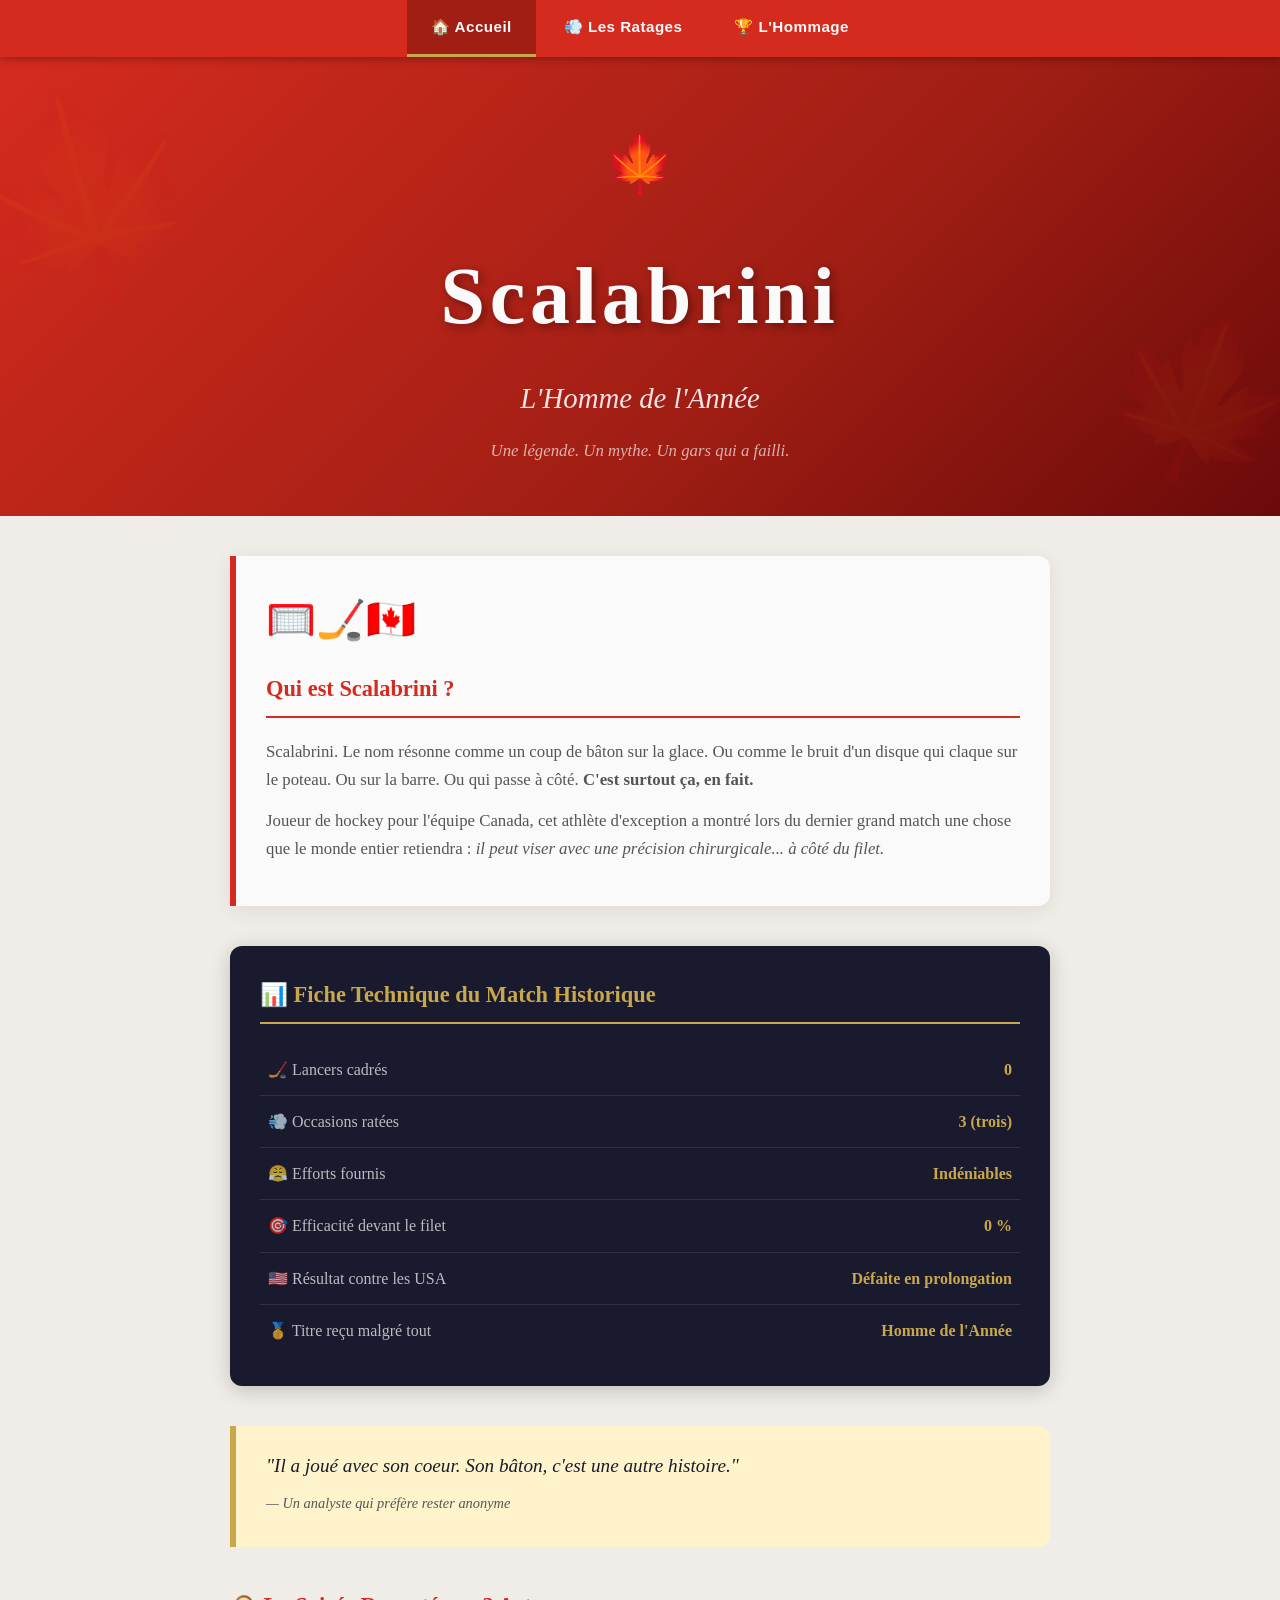
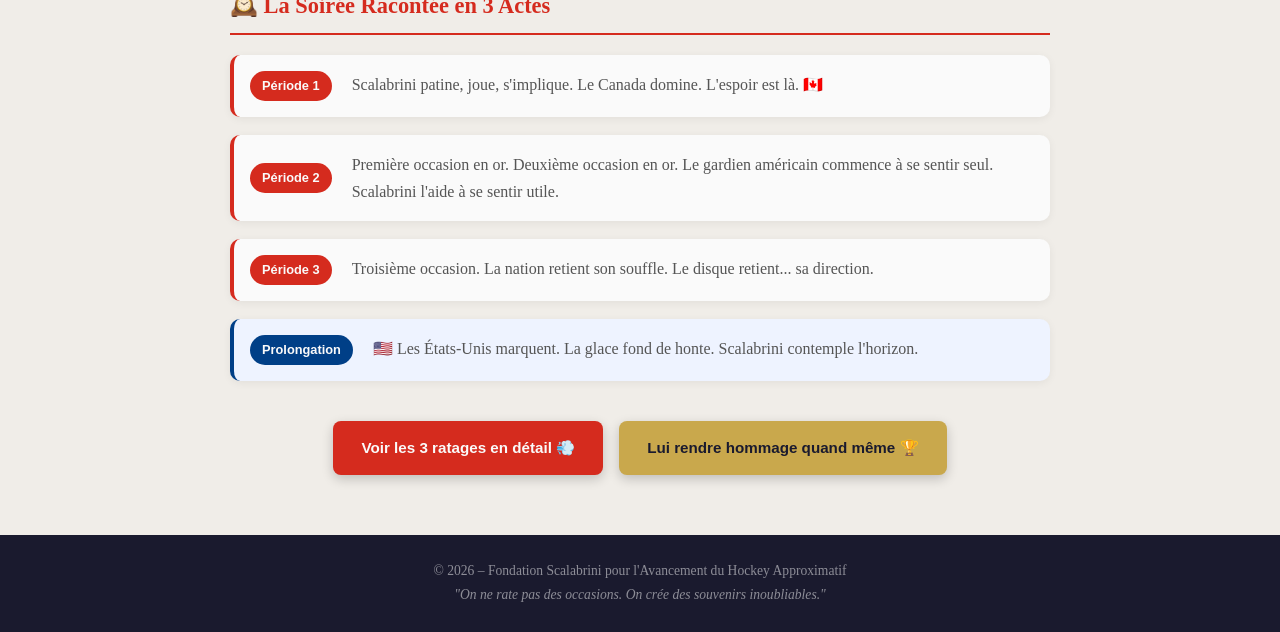
==== scalabrini-site/index.html @ ee27187e "Add homepage linking both sites, move Scalabrini to subfolder - New root index.html is a dark starfi" ====
<!DOCTYPE html>
<html lang="fr">
<head>
  <meta charset="UTF-8" />
  <meta name="viewport" content="width=device-width, initial-scale=1.0"/>
  <title>Scalabrini – L'Homme de l'Année 🏒</title>
  <link rel="stylesheet" href="style.css"/>
</head>
<body>

  <nav>
    <a href="index.html" class="active">🏠 Accueil</a>
    <a href="les-ratages.html">💨 Les Ratages</a>
    <a href="hommage.html">🏆 L'Hommage</a>
  </nav>

  <header>
    <div class="maple-leaf">🍁</div>
    <h1>Scalabrini</h1>
    <h2>L'Homme de l'Année</h2>
    <p class="subtitle">Une légende. Un mythe. Un gars qui a failli.</p>
  </header>

  <main>

    <section class="hero-card">
      <div class="player-icon">🥅🏒🇨🇦</div>
      <h3>Qui est Scalabrini ?</h3>
      <p>
        Scalabrini. Le nom résonne comme un coup de bâton sur la glace.
        Ou comme le bruit d'un disque qui claque sur le poteau.
        Ou sur la barre. Ou qui passe à côté.
        <strong>C'est surtout ça, en fait.</strong>
      </p>
      <p>
        Joueur de hockey pour l'équipe Canada, cet athlète d'exception a montré
        lors du dernier grand match une chose que le monde entier retiendra :
        <em>il peut viser avec une précision chirurgicale... à côté du filet.</em>
      </p>
    </section>

    <section class="stats-box">
      <h3>📊 Fiche Technique du Match Historique</h3>
      <table>
        <tr>
          <td>🏒 Lancers cadrés</td>
          <td><strong>0</strong></td>
        </tr>
        <tr>
          <td>💨 Occasions ratées</td>
          <td><strong>3 (trois)</strong></td>
        </tr>
        <tr>
          <td>😤 Efforts fournis</td>
          <td><strong>Indéniables</strong></td>
        </tr>
        <tr>
          <td>🎯 Efficacité devant le filet</td>
          <td><strong>0 %</strong></td>
        </tr>
        <tr>
          <td>🇺🇸 Résultat contre les USA</td>
          <td><strong>Défaite en prolongation</strong></td>
        </tr>
        <tr>
          <td>🥇 Titre reçu malgré tout</td>
          <td><strong>Homme de l'Année</strong></td>
        </tr>
      </table>
    </section>

    <section class="quote-box">
      <blockquote>
        "Il a joué avec son coeur. Son bâton, c'est une autre histoire."
        <cite>— Un analyste qui préfère rester anonyme</cite>
      </blockquote>
    </section>

    <section class="timeline">
      <h3>🕰️ La Soirée Racontée en 3 Actes</h3>
      <div class="timeline-item">
        <span class="time">Période 1</span>
        <p>Scalabrini patine, joue, s'implique. Le Canada domine. L'espoir est là. 🇨🇦</p>
      </div>
      <div class="timeline-item">
        <span class="time">Période 2</span>
        <p>Première occasion en or. Deuxième occasion en or. Le gardien américain commence à se sentir seul. Scalabrini l'aide à se sentir utile.</p>
      </div>
      <div class="timeline-item">
        <span class="time">Période 3</span>
        <p>Troisième occasion. La nation retient son souffle. Le disque retient... sa direction.</p>
      </div>
      <div class="timeline-item bad">
        <span class="time">Prolongation</span>
        <p>🇺🇸 Les États-Unis marquent. La glace fond de honte. Scalabrini contemple l'horizon.</p>
      </div>
    </section>

    <div class="cta-buttons">
      <a href="les-ratages.html" class="btn">Voir les 3 ratages en détail 💨</a>
      <a href="hommage.html" class="btn btn-gold">Lui rendre hommage quand même 🏆</a>
    </div>

  </main>

  <footer>
    <p>© 2026 – Fondation Scalabrini pour l'Avancement du Hockey Approximatif</p>
    <p><em>"On ne rate pas des occasions. On crée des souvenirs inoubliables."</em></p>
  </footer>

</body>
</html>
---- scalabrini-site/style.css ----
/* ===== GLOBAL ===== */
*, *::before, *::after {
  box-sizing: border-box;
  margin: 0;
  padding: 0;
}

:root {
  --red: #D52B1E;
  --dark-red: #A01E14;
  --white: #FAFAFA;
  --offwhite: #F0EDE8;
  --gold: #C9A84C;
  --dark-gold: #8B6914;
  --light-gold: #FFF3CC;
  --dark: #1A1A2E;
  --gray: #555;
  --light-gray: #E8E8E8;
  --blue: #003F87;  /* USA blue for contrast */
}

body {
  font-family: 'Georgia', serif;
  background-color: var(--offwhite);
  color: var(--dark);
  line-height: 1.7;
  min-height: 100vh;
  display: flex;
  flex-direction: column;
}

/* ===== NAV ===== */
nav {
  background-color: var(--red);
  display: flex;
  justify-content: center;
  gap: 4px;
  padding: 0;
  position: sticky;
  top: 0;
  z-index: 100;
  box-shadow: 0 2px 8px rgba(0,0,0,0.3);
}

nav a {
  color: var(--white);
  text-decoration: none;
  padding: 14px 24px;
  font-size: 0.95rem;
  font-family: 'Arial', sans-serif;
  font-weight: bold;
  letter-spacing: 0.03em;
  transition: background 0.2s;
  display: inline-block;
}

nav a:hover {
  background-color: var(--dark-red);
}

nav a.active {
  background-color: var(--dark-red);
  border-bottom: 3px solid var(--gold);
}

/* ===== HEADER ===== */
header {
  background: linear-gradient(135deg, var(--red) 0%, var(--dark-red) 60%, #6B0A0A 100%);
  color: var(--white);
  text-align: center;
  padding: 60px 20px 50px;
  position: relative;
  overflow: hidden;
}

header::before {
  content: '🍁';
  position: absolute;
  font-size: 200px;
  opacity: 0.07;
  top: -30px;
  left: -40px;
  transform: rotate(-15deg);
}

header::after {
  content: '🍁';
  position: absolute;
  font-size: 160px;
  opacity: 0.07;
  bottom: -20px;
  right: -20px;
  transform: rotate(20deg);
}

.header-gold {
  background: linear-gradient(135deg, #3A2A00 0%, #7A5500 50%, #3A2A00 100%);
}

header h1 {
  font-size: clamp(2.5rem, 8vw, 5rem);
  font-weight: bold;
  letter-spacing: 0.06em;
  text-shadow: 3px 3px 10px rgba(0,0,0,0.4);
  margin-bottom: 10px;
}

header h2 {
  font-size: clamp(1.1rem, 3vw, 1.8rem);
  font-weight: normal;
  font-style: italic;
  color: rgba(255,255,255,0.88);
  margin-bottom: 14px;
}

.subtitle {
  font-size: clamp(0.85rem, 2vw, 1.05rem);
  color: rgba(255,255,255,0.65);
  font-style: italic;
}

.maple-leaf {
  font-size: 3.5rem;
  margin-bottom: 16px;
  display: block;
}

.maple-leaf.spin {
  animation: spin-slow 8s linear infinite;
  display: inline-block;
}

@keyframes spin-slow {
  from { transform: rotate(0deg); }
  to { transform: rotate(360deg); }
}

/* ===== MAIN ===== */
main {
  max-width: 860px;
  margin: 0 auto;
  padding: 40px 20px 60px;
  flex: 1;
}

/* ===== SECTIONS ===== */
section {
  margin-bottom: 40px;
}

section h3 {
  font-size: 1.4rem;
  color: var(--red);
  border-bottom: 2px solid var(--red);
  padding-bottom: 8px;
  margin-bottom: 20px;
}

/* ===== HERO CARD ===== */
.hero-card {
  background: var(--white);
  border-left: 6px solid var(--red);
  padding: 30px;
  border-radius: 0 12px 12px 0;
  box-shadow: 0 4px 20px rgba(0,0,0,0.08);
}

.player-icon {
  font-size: 2.5rem;
  margin-bottom: 16px;
}

.hero-card p {
  margin-bottom: 12px;
  font-size: 1.05rem;
  color: var(--gray);
}

/* ===== STATS BOX ===== */
.stats-box {
  background: var(--dark);
  color: var(--white);
  padding: 30px;
  border-radius: 12px;
  box-shadow: 0 4px 20px rgba(0,0,0,0.2);
}

.stats-box h3 {
  color: var(--gold);
  border-bottom-color: var(--gold);
}

table {
  width: 100%;
  border-collapse: collapse;
  font-size: 1rem;
}

table tr {
  border-bottom: 1px solid rgba(255,255,255,0.1);
}

table tr:last-child {
  border-bottom: none;
}

table td {
  padding: 12px 8px;
}

table td:first-child {
  color: rgba(255,255,255,0.7);
}

table td:last-child {
  text-align: right;
  color: var(--gold);
}

/* ===== QUOTE BOX ===== */
.quote-box {
  background: var(--light-gold);
  border-left: 6px solid var(--gold);
  padding: 24px 30px;
  border-radius: 0 12px 12px 0;
}

blockquote {
  font-size: 1.2rem;
  font-style: italic;
  color: var(--dark);
  margin-bottom: 8px;
}

cite {
  font-size: 0.9rem;
  color: var(--gray);
  display: block;
  margin-top: 8px;
}

/* ===== TIMELINE ===== */
.timeline-item {
  display: flex;
  gap: 20px;
  align-items: flex-start;
  margin-bottom: 18px;
  padding: 16px;
  background: var(--white);
  border-radius: 10px;
  box-shadow: 0 2px 8px rgba(0,0,0,0.06);
  border-left: 4px solid var(--red);
}

.timeline-item.bad {
  border-left-color: var(--blue);
  background: #EEF3FF;
}

.time {
  background: var(--red);
  color: var(--white);
  padding: 4px 12px;
  border-radius: 20px;
  font-size: 0.8rem;
  font-family: 'Arial', sans-serif;
  font-weight: bold;
  white-space: nowrap;
  flex-shrink: 0;
  align-self: center;
}

.timeline-item.bad .time {
  background: var(--blue);
}

.timeline-item p {
  color: var(--gray);
}

/* ===== BUTTONS ===== */
.cta-buttons {
  display: flex;
  gap: 16px;
  justify-content: center;
  flex-wrap: wrap;
  margin-top: 40px;
}

.btn {
  display: inline-block;
  padding: 14px 28px;
  background-color: var(--red);
  color: var(--white);
  text-decoration: none;
  border-radius: 8px;
  font-family: 'Arial', sans-serif;
  font-weight: bold;
  font-size: 0.95rem;
  transition: background 0.2s, transform 0.1s;
  box-shadow: 0 4px 12px rgba(0,0,0,0.2);
}

.btn:hover {
  background-color: var(--dark-red);
  transform: translateY(-2px);
}

.btn-gold {
  background-color: var(--gold);
  color: var(--dark);
}

.btn-gold:hover {
  background-color: var(--dark-gold);
  color: var(--white);
}

/* ===== INTRO BOX ===== */
.intro-box {
  background: var(--white);
  padding: 24px 28px;
  border-radius: 12px;
  font-size: 1.05rem;
  color: var(--gray);
  border-top: 4px solid var(--red);
  box-shadow: 0 2px 12px rgba(0,0,0,0.06);
}

/* ===== RATAGE CARDS ===== */
.ratage-card {
  background: var(--white);
  border-radius: 14px;
  box-shadow: 0 4px 24px rgba(0,0,0,0.1);
  overflow: hidden;
  margin-bottom: 40px;
}

.ratage-header {
  background: var(--red);
  color: var(--white);
  padding: 20px 28px;
  display: flex;
  align-items: center;
  gap: 20px;
  flex-wrap: wrap;
}

.ratage-2 .ratage-header { background: #8B1515; }
.ratage-3 .ratage-header { background: #5A0D0D; }

.ratage-number {
  font-size: 3rem;
  font-weight: bold;
  opacity: 0.5;
  font-family: 'Arial', sans-serif;
  line-height: 1;
}

.ratage-header h3 {
  font-size: 1.3rem;
  color: var(--white);
  border: none;
  padding: 0;
  margin: 0;
  flex: 1;
}

.ratage-badge {
  background: rgba(255,255,255,0.2);
  padding: 4px 12px;
  border-radius: 20px;
  font-size: 0.8rem;
  font-family: 'Arial', sans-serif;
}

.ratage-body {
  display: grid;
  grid-template-columns: 1fr 2fr;
  gap: 0;
}

@media (max-width: 600px) {
  .ratage-body {
    grid-template-columns: 1fr;
  }
}

/* ===== RINK DIAGRAM ===== */
.rink-diagram {
  background: #E8F5E9;
  padding: 24px 16px;
  display: flex;
  flex-direction: column;
  align-items: center;
  justify-content: center;
  border-right: 1px solid var(--light-gray);
  min-height: 160px;
}

.rink {
  background: #C8E6C9;
  border: 3px solid #388E3C;
  border-radius: 8px;
  width: 100px;
  height: 100px;
  position: relative;
  display: flex;
  align-items: center;
  justify-content: center;
  font-size: 2rem;
}

.net {
  position: absolute;
  top: 8px;
  left: 50%;
  transform: translateX(-50%);
  font-size: 1.4rem;
}

.player-pos {
  position: absolute;
  bottom: 10px;
  left: 50%;
  transform: translateX(-50%);
  font-size: 1.2rem;
}

.puck-trajectory {
  position: absolute;
  font-size: 1.2rem;
  animation: wobble 2s ease-in-out infinite;
}

.bad-shot { left: 5px; top: 40%; }
.post-shot { left: 50%; top: 10px; transform: translateX(-50%); }
.sky-shot  { right: 5px; top: 15%; }

@keyframes wobble {
  0%, 100% { transform: translateX(0); }
  50% { transform: translateX(4px); }
}

.diagram-caption {
  font-size: 0.72rem;
  color: #555;
  margin-top: 10px;
  text-align: center;
  font-style: italic;
}

/* ===== RATAGE DESCRIPTION ===== */
.ratage-description {
  padding: 24px 28px;
}

.ratage-description p {
  color: var(--gray);
  margin-bottom: 12px;
  font-size: 0.98rem;
}

.reaction-meter {
  background: var(--offwhite);
  border-radius: 8px;
  padding: 10px 14px;
  margin-top: 10px;
  font-size: 0.9rem;
}

.reaction-meter .label {
  font-weight: bold;
  color: var(--red);
  display: block;
  margin-bottom: 2px;
  font-family: 'Arial', sans-serif;
}

.reaction-meter .reaction {
  color: var(--dark);
}

/* ===== AFTERMATH ===== */
.aftermath {
  background: var(--dark);
  color: var(--white);
  padding: 32px;
  border-radius: 14px;
  text-align: center;
}

.aftermath h3 {
  color: var(--gold);
  border-bottom-color: var(--gold);
  text-align: left;
}

.aftermath p {
  margin-bottom: 16px;
  font-size: 1rem;
  color: rgba(255,255,255,0.8);
}

.final-score {
  display: flex;
  justify-content: center;
  align-items: center;
  gap: 24px;
  margin: 24px 0;
  flex-wrap: wrap;
}

.team {
  font-size: 1.3rem;
  font-weight: bold;
}

.team.canada { color: #FF6B6B; }
.team.usa    { color: #6BB4FF; }

.score-display {
  font-size: 1rem;
  background: var(--red);
  padding: 8px 20px;
  border-radius: 20px;
  color: var(--white);
}

.footnote {
  font-size: 0.82rem;
  font-style: italic;
  color: rgba(255,255,255,0.5);
}

/* ===== AWARDS ===== */
.awards-grid h3 {
  color: var(--dark-gold);
  border-bottom-color: var(--gold);
}

.awards {
  display: grid;
  grid-template-columns: repeat(auto-fit, minmax(240px, 1fr));
  gap: 20px;
}

.award-card {
  background: var(--white);
  border-radius: 12px;
  padding: 24px 20px;
  text-align: center;
  box-shadow: 0 4px 16px rgba(0,0,0,0.08);
  border-top: 4px solid var(--gold);
  transition: transform 0.2s;
}

.award-card:hover {
  transform: translateY(-4px);
}

.award-icon {
  font-size: 2.5rem;
  margin-bottom: 12px;
}

.award-card h4 {
  font-size: 1rem;
  color: var(--dark);
  margin-bottom: 10px;
}

.award-card p {
  font-size: 0.88rem;
  color: var(--gray);
  margin-bottom: 14px;
}

.award-winner {
  display: inline-block;
  background: var(--light-gold);
  color: var(--dark-gold);
  padding: 4px 12px;
  border-radius: 20px;
  font-size: 0.8rem;
  font-weight: bold;
  font-family: 'Arial', sans-serif;
}

/* ===== TESTIMONIALS ===== */
.testimonial {
  background: var(--white);
  border-left: 5px solid var(--gold);
  padding: 20px 24px;
  border-radius: 0 10px 10px 0;
  margin-bottom: 16px;
  box-shadow: 0 2px 8px rgba(0,0,0,0.05);
}

.testimonial p {
  font-style: italic;
  font-size: 1rem;
  color: var(--dark);
  margin-bottom: 8px;
}

/* ===== LEGACY ===== */
.legacy p {
  color: var(--gray);
  margin-bottom: 14px;
  font-size: 1rem;
}

.legacy-plaque {
  background: linear-gradient(135deg, #8B6914, #C9A84C, #8B6914);
  border-radius: 12px;
  padding: 4px;
  max-width: 340px;
  margin: 30px auto;
  box-shadow: 0 8px 30px rgba(0,0,0,0.2);
}

.plaque-inner {
  background: var(--dark);
  border-radius: 10px;
  padding: 28px 24px;
  text-align: center;
  color: var(--gold);
}

.plaque-inner p {
  color: var(--gold) !important;
  margin: 6px 0;
  font-size: 0.9rem;
}

.plaque-inner h4 {
  font-size: 1.8rem;
  letter-spacing: 0.1em;
  margin: 8px 0;
  color: var(--white);
}

/* ===== DECREE ===== */
.decree-box {
  background: #FFFDF0;
  border: 2px solid var(--gold);
  border-radius: 12px;
  padding: 30px;
  box-shadow: 0 4px 20px rgba(201,168,76,0.2);
}

.decree-box h3 {
  color: var(--dark-gold);
  border-bottom-color: var(--gold);
}

.decree-text p {
  color: var(--dark);
  margin-bottom: 14px;
  font-size: 0.98rem;
  line-height: 1.8;
}

.decree-sig {
  font-style: italic;
  color: var(--gray) !important;
  text-align: right;
  border-top: 1px solid var(--gold);
  padding-top: 12px;
  margin-top: 20px;
}

/* ===== FINAL MESSAGE ===== */
.final-message {
  text-align: center;
  background: var(--white);
  padding: 40px 30px;
  border-radius: 14px;
  box-shadow: 0 4px 20px rgba(0,0,0,0.08);
}

.final-message h3 {
  display: inline-block;
  margin-bottom: 20px;
}

.final-message p {
  color: var(--gray);
  font-size: 1.05rem;
  margin-bottom: 14px;
  max-width: 600px;
  margin-left: auto;
  margin-right: auto;
}

.grand-titre {
  font-size: clamp(1.6rem, 5vw, 2.8rem);
  font-weight: bold;
  color: var(--red);
  letter-spacing: 0.08em;
  margin: 30px 0 16px;
  text-shadow: 2px 2px 6px rgba(0,0,0,0.1);
  animation: pulse-red 2.5s ease-in-out infinite;
}

@keyframes pulse-red {
  0%, 100% { color: var(--red); }
  50% { color: var(--dark-red); }
}

.final-sub {
  font-style: italic;
  font-size: 0.9rem !important;
  color: var(--gray) !important;
}

/* ===== FOOTER ===== */
footer {
  background: var(--dark);
  color: rgba(255,255,255,0.5);
  text-align: center;
  padding: 24px 20px;
  font-size: 0.85rem;
  line-height: 1.8;
}

footer p:last-child {
  font-style: italic;
}

/* ===== RESPONSIVE ===== */
@media (max-width: 480px) {
  nav { flex-direction: column; }
  nav a { text-align: center; }

  .timeline-item {
    flex-direction: column;
    gap: 10px;
  }

  .ratage-body {
    grid-template-columns: 1fr;
  }

  .rink-diagram {
    border-right: none;
    border-bottom: 1px solid var(--light-gray);
  }
}
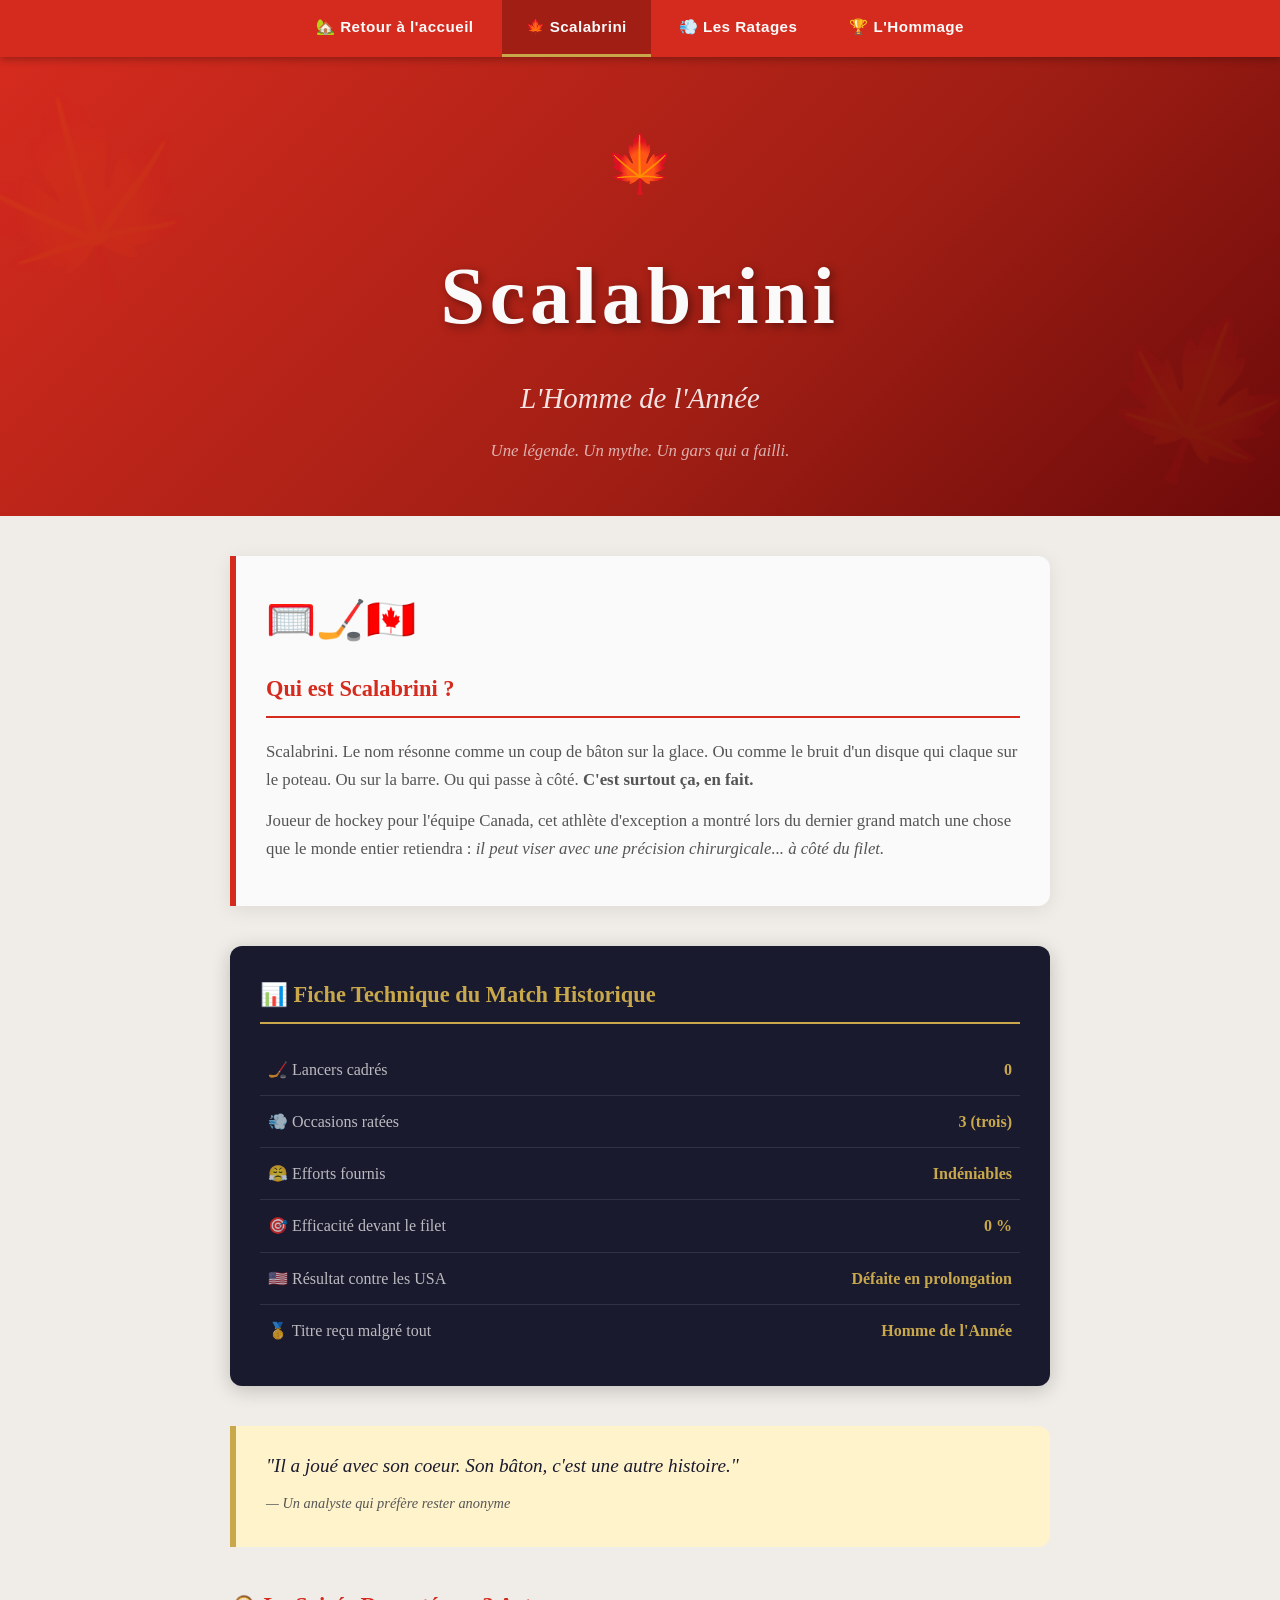
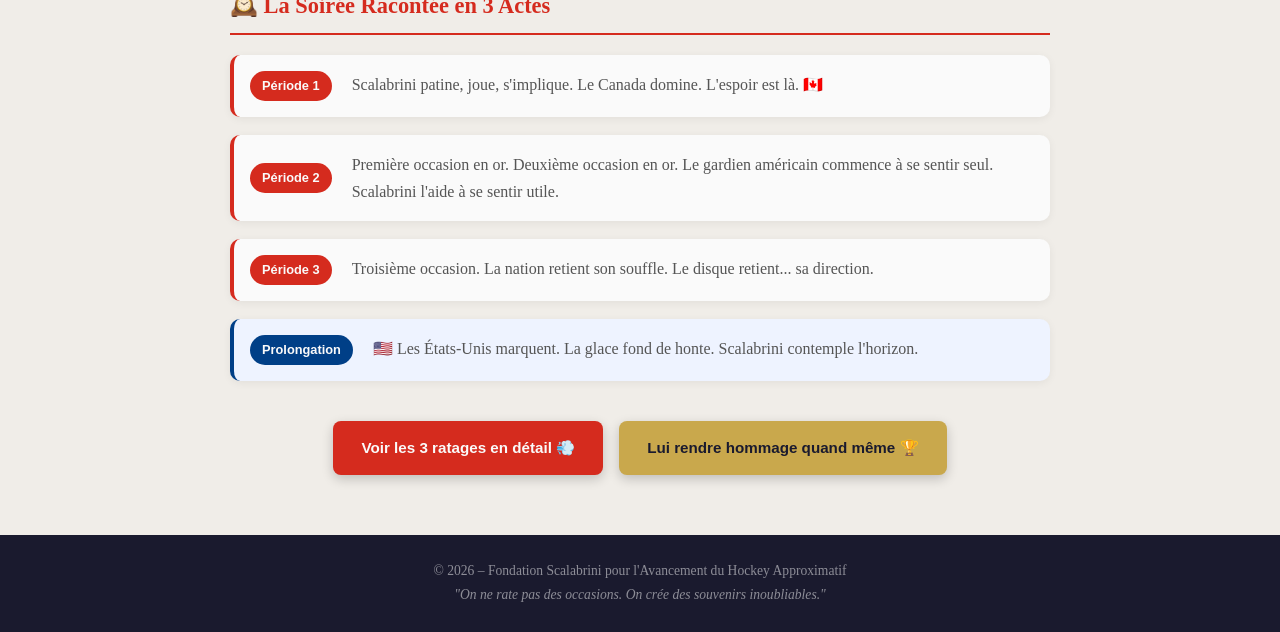
==== commit cbc6cee3: "Add back-to-home button on both sites - Scalabrini: added 'Retour à l'accueil' link in nav on all 3 " ====
--- a/scalabrini-site/index.html
+++ b/scalabrini-site/index.html
@@ -9,7 +9,8 @@
 <body>
 
   <nav>
-    <a href="index.html" class="active">🏠 Accueil</a>
+    <a href="../index.html">🏡 Retour à l'accueil</a>
+    <a href="index.html" class="active">🍁 Scalabrini</a>
     <a href="les-ratages.html">💨 Les Ratages</a>
     <a href="hommage.html">🏆 L'Hommage</a>
   </nav>
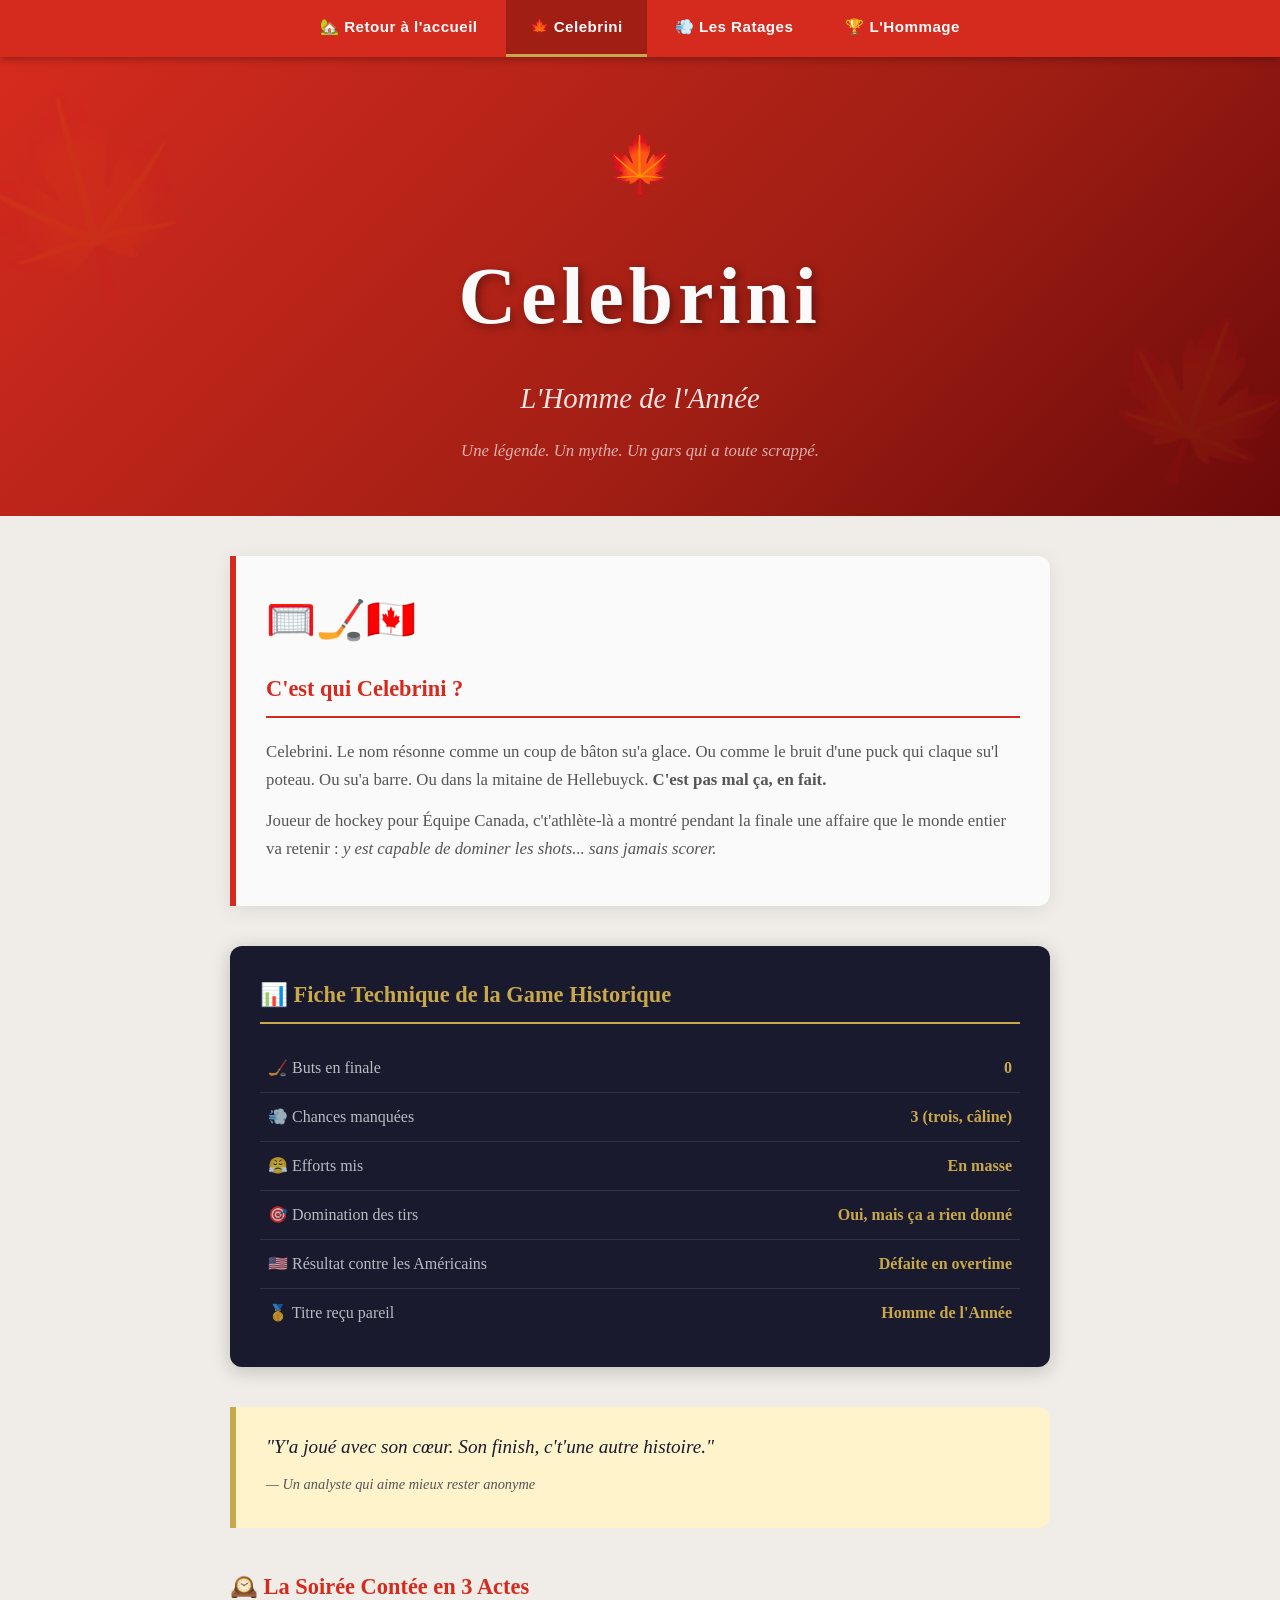
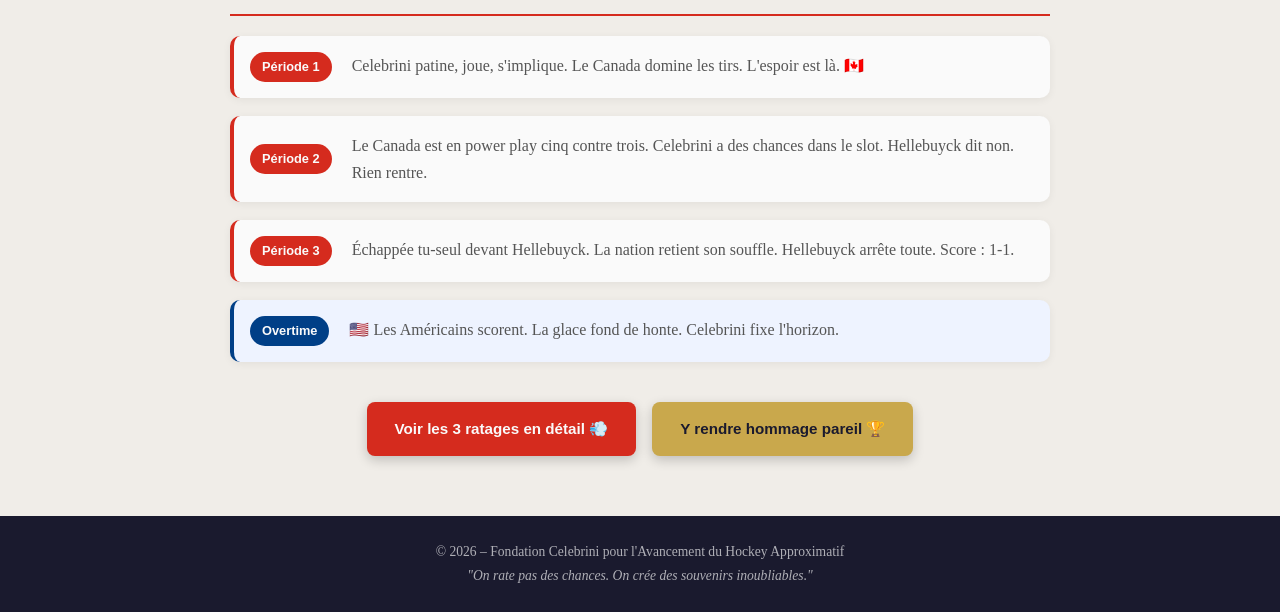
==== commit 2c80e514: "Improve accessibility, SEO, responsive design, and performance across all pages Add prefers-reduced-" ====
--- a/scalabrini-site/index.html
+++ b/scalabrini-site/index.html
@@ -1,70 +1,75 @@
 <!DOCTYPE html>
-<html lang="fr">
+<html lang="fr-CA">
 <head>
   <meta charset="UTF-8" />
   <meta name="viewport" content="width=device-width, initial-scale=1.0"/>
-  <title>Scalabrini – L'Homme de l'Année 🏒</title>
+  <meta name="description" content="Celebrini, l'Homme de l'Année — le joueur qui a raté 3 chances en or et perdu la finale contre les USA en overtime."/>
+  <meta property="og:title" content="Celebrini | Tales of the Super Nintendo"/>
+  <meta property="og:description" content="Celebrini, l'Homme de l'Année — le joueur qui a raté 3 chances en or et perdu la finale contre les USA en overtime."/>
+  <meta property="og:type" content="website"/>
+  <link rel="icon" href="data:image/svg+xml,<svg xmlns='http://www.w3.org/2000/svg' viewBox='0 0 100 100'><text y='.9em' font-size='90'>🎮</text></svg>"/>
+  <title>Celebrini | Tales of the Super Nintendo</title>
   <link rel="stylesheet" href="style.css"/>
 </head>
 <body>
 
   <nav>
     <a href="../index.html">🏡 Retour à l'accueil</a>
-    <a href="index.html" class="active">🍁 Scalabrini</a>
+    <a href="index.html" class="active">🍁 Celebrini</a>
     <a href="les-ratages.html">💨 Les Ratages</a>
     <a href="hommage.html">🏆 L'Hommage</a>
   </nav>
 
   <header>
     <div class="maple-leaf">🍁</div>
-    <h1>Scalabrini</h1>
+    <h1>Celebrini</h1>
     <h2>L'Homme de l'Année</h2>
-    <p class="subtitle">Une légende. Un mythe. Un gars qui a failli.</p>
+    <p class="subtitle">Une légende. Un mythe. Un gars qui a toute scrappé.</p>
   </header>
 
   <main>
 
     <section class="hero-card">
       <div class="player-icon">🥅🏒🇨🇦</div>
-      <h3>Qui est Scalabrini ?</h3>
+      <h3>C'est qui Celebrini ?</h3>
       <p>
-        Scalabrini. Le nom résonne comme un coup de bâton sur la glace.
-        Ou comme le bruit d'un disque qui claque sur le poteau.
-        Ou sur la barre. Ou qui passe à côté.
-        <strong>C'est surtout ça, en fait.</strong>
+        Celebrini. Le nom résonne comme un coup de bâton su'a glace.
+        Ou comme le bruit d'une puck qui claque su'l poteau.
+        Ou su'a barre. Ou dans la mitaine de Hellebuyck.
+        <strong>C'est pas mal ça, en fait.</strong>
       </p>
       <p>
-        Joueur de hockey pour l'équipe Canada, cet athlète d'exception a montré
-        lors du dernier grand match une chose que le monde entier retiendra :
-        <em>il peut viser avec une précision chirurgicale... à côté du filet.</em>
+        Joueur de hockey pour Équipe Canada, c't'athlète-là a montré
+        pendant la finale une affaire que le monde entier va retenir :
+        <em>y est capable de dominer les shots... sans jamais scorer.</em>
       </p>
     </section>
 
     <section class="stats-box">
-      <h3>📊 Fiche Technique du Match Historique</h3>
+      <h3>📊 Fiche Technique de la Game Historique</h3>
       <table>
         <tr>
-          <td>🏒 Lancers cadrés</td>
+          <td>🏒 Buts en finale</td>
           <td><strong>0</strong></td>
         </tr>
         <tr>
-          <td>💨 Occasions ratées</td>
-          <td><strong>3 (trois)</strong></td>
+          <td>💨 Chances manquées</td>
+          <td><strong>3 (trois, câline)</strong></td>
         </tr>
         <tr>
-          <td>😤 Efforts fournis</td>
-          <td><strong>Indéniables</strong></td>
+          <td>😤 Efforts mis</td>
+          <td><strong>En masse</strong></td>
         </tr>
         <tr>
-          <td>🎯 Efficacité devant le filet</td>
-          <td><strong>0 %</strong></td>
+          <td>🎯 Domination des tirs</td>
+          <td><strong>Oui, mais ça a rien donné</strong></td>
         </tr>
         <tr>
-          <td>🇺🇸 Résultat contre les USA</td>
-          <td><strong>Défaite en prolongation</strong></td>
+          <td>🇺🇸 Résultat contre les Américains</td>
+          <td><strong>Défaite en overtime</strong></td>
         </tr>
         <tr>
-          <td>🥇 Titre reçu malgré tout</td>
+          <td>🥇 Titre reçu pareil</td>
           <td><strong>Homme de l'Année</strong></td>
         </tr>
       </table>
@@ -72,41 +77,41 @@
 
     <section class="quote-box">
       <blockquote>
-        "Il a joué avec son coeur. Son bâton, c'est une autre histoire."
-        <cite>— Un analyste qui préfère rester anonyme</cite>
+        "Y'a joué avec son cœur. Son finish, c't'une autre histoire."
+        <cite>— Un analyste qui aime mieux rester anonyme</cite>
       </blockquote>
     </section>
 
     <section class="timeline">
-      <h3>🕰️ La Soirée Racontée en 3 Actes</h3>
+      <h3>🕰️ La Soirée Contée en 3 Actes</h3>
       <div class="timeline-item">
         <span class="time">Période 1</span>
-        <p>Scalabrini patine, joue, s'implique. Le Canada domine. L'espoir est là. 🇨🇦</p>
+        <p>Celebrini patine, joue, s'implique. Le Canada domine les tirs. L'espoir est là. 🇨🇦</p>
       </div>
       <div class="timeline-item">
         <span class="time">Période 2</span>
-        <p>Première occasion en or. Deuxième occasion en or. Le gardien américain commence à se sentir seul. Scalabrini l'aide à se sentir utile.</p>
+        <p>Le Canada est en power play cinq contre trois. Celebrini a des chances dans le slot. Hellebuyck dit non. Rien rentre.</p>
       </div>
       <div class="timeline-item">
         <span class="time">Période 3</span>
-        <p>Troisième occasion. La nation retient son souffle. Le disque retient... sa direction.</p>
+        <p>Échappée tu-seul devant Hellebuyck. La nation retient son souffle. Hellebuyck arrête toute. Score : 1-1.</p>
       </div>
       <div class="timeline-item bad">
-        <span class="time">Prolongation</span>
-        <p>🇺🇸 Les États-Unis marquent. La glace fond de honte. Scalabrini contemple l'horizon.</p>
+        <span class="time">Overtime</span>
+        <p>🇺🇸 Les Américains scorent. La glace fond de honte. Celebrini fixe l'horizon.</p>
       </div>
     </section>
 
     <div class="cta-buttons">
       <a href="les-ratages.html" class="btn">Voir les 3 ratages en détail 💨</a>
-      <a href="hommage.html" class="btn btn-gold">Lui rendre hommage quand même 🏆</a>
+      <a href="hommage.html" class="btn btn-gold">Y rendre hommage pareil 🏆</a>
     </div>
 
   </main>
 
   <footer>
-    <p>© 2026 – Fondation Scalabrini pour l'Avancement du Hockey Approximatif</p>
-    <p><em>"On ne rate pas des occasions. On crée des souvenirs inoubliables."</em></p>
+    <p>© 2026 – Fondation Celebrini pour l'Avancement du Hockey Approximatif</p>
+    <p><em>"On rate pas des chances. On crée des souvenirs inoubliables."</em></p>
   </footer>
 
 </body>
--- a/scalabrini-site/style.css
+++ b/scalabrini-site/style.css
@@ -194,6 +194,7 @@
   width: 100%;
   border-collapse: collapse;
   font-size: 1rem;
+  line-height: 1.5;
 }
 
 table tr {
@@ -718,7 +719,7 @@
 /* ===== FOOTER ===== */
 footer {
   background: var(--dark);
-  color: rgba(255,255,255,0.5);
+  color: rgba(255,255,255,0.65);
   text-align: center;
   padding: 24px 20px;
   font-size: 0.85rem;
@@ -729,10 +730,24 @@
   font-style: italic;
 }
 
+/* ===== FOCUS STYLES ===== */
+nav a:focus-visible,
+.btn:focus-visible {
+  outline: 2px solid var(--gold);
+  outline-offset: 3px;
+}
+
 /* ===== RESPONSIVE ===== */
+@media (max-width: 768px) {
+  main { padding: 30px 16px 40px; }
+  .ratage-body { grid-template-columns: 1fr; }
+  table { font-size: 0.9rem; }
+  .awards { grid-template-columns: repeat(auto-fit, minmax(200px, 1fr)); }
+}
+
 @media (max-width: 480px) {
-  nav { flex-direction: column; }
-  nav a { text-align: center; }
+  nav { flex-direction: column; gap: 2px; }
+  nav a { text-align: center; padding: 12px 8px; }
 
   .timeline-item {
     flex-direction: column;
@@ -748,3 +763,12 @@
     border-bottom: 1px solid var(--light-gray);
   }
 }
+
+/* ===== REDUCED MOTION ===== */
+@media (prefers-reduced-motion: reduce) {
+  *, *::before, *::after {
+    animation-duration: 0.01ms !important;
+    animation-iteration-count: 1 !important;
+    transition-duration: 0.01ms !important;
+  }
+}
